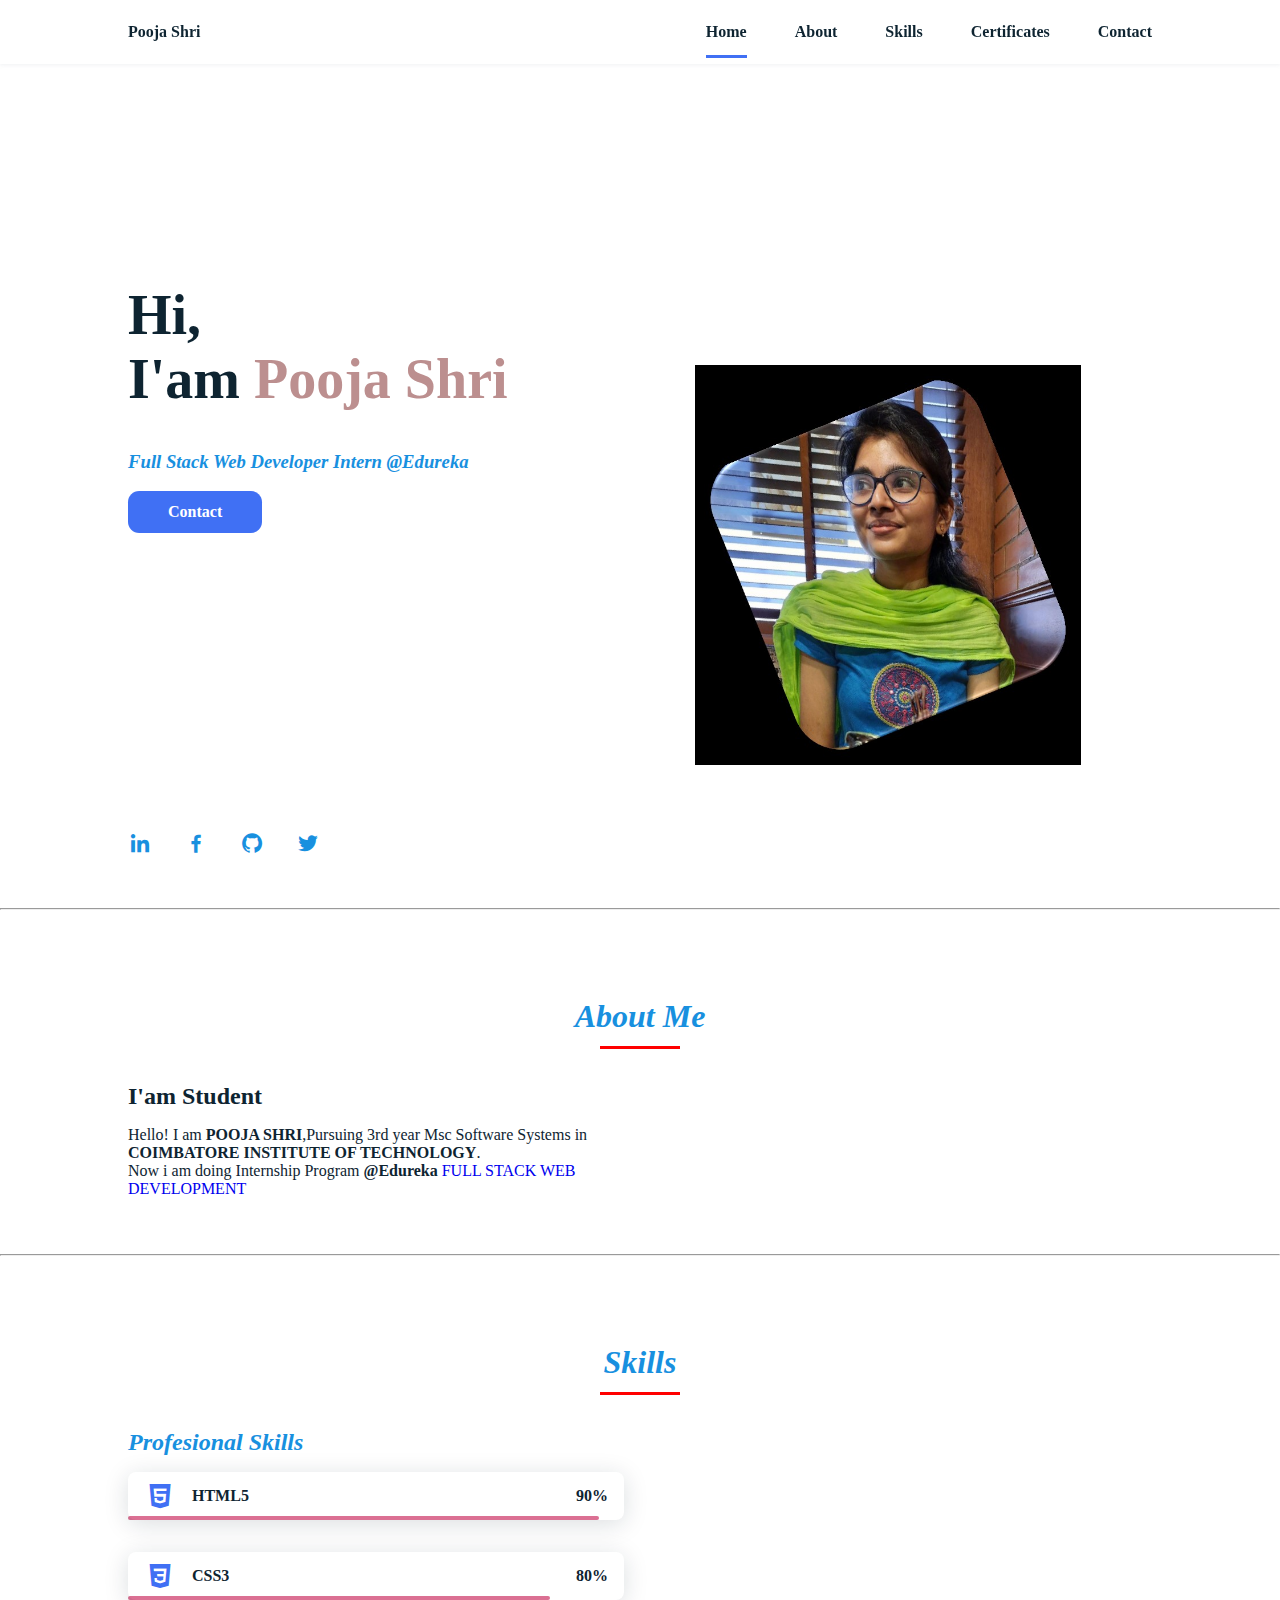
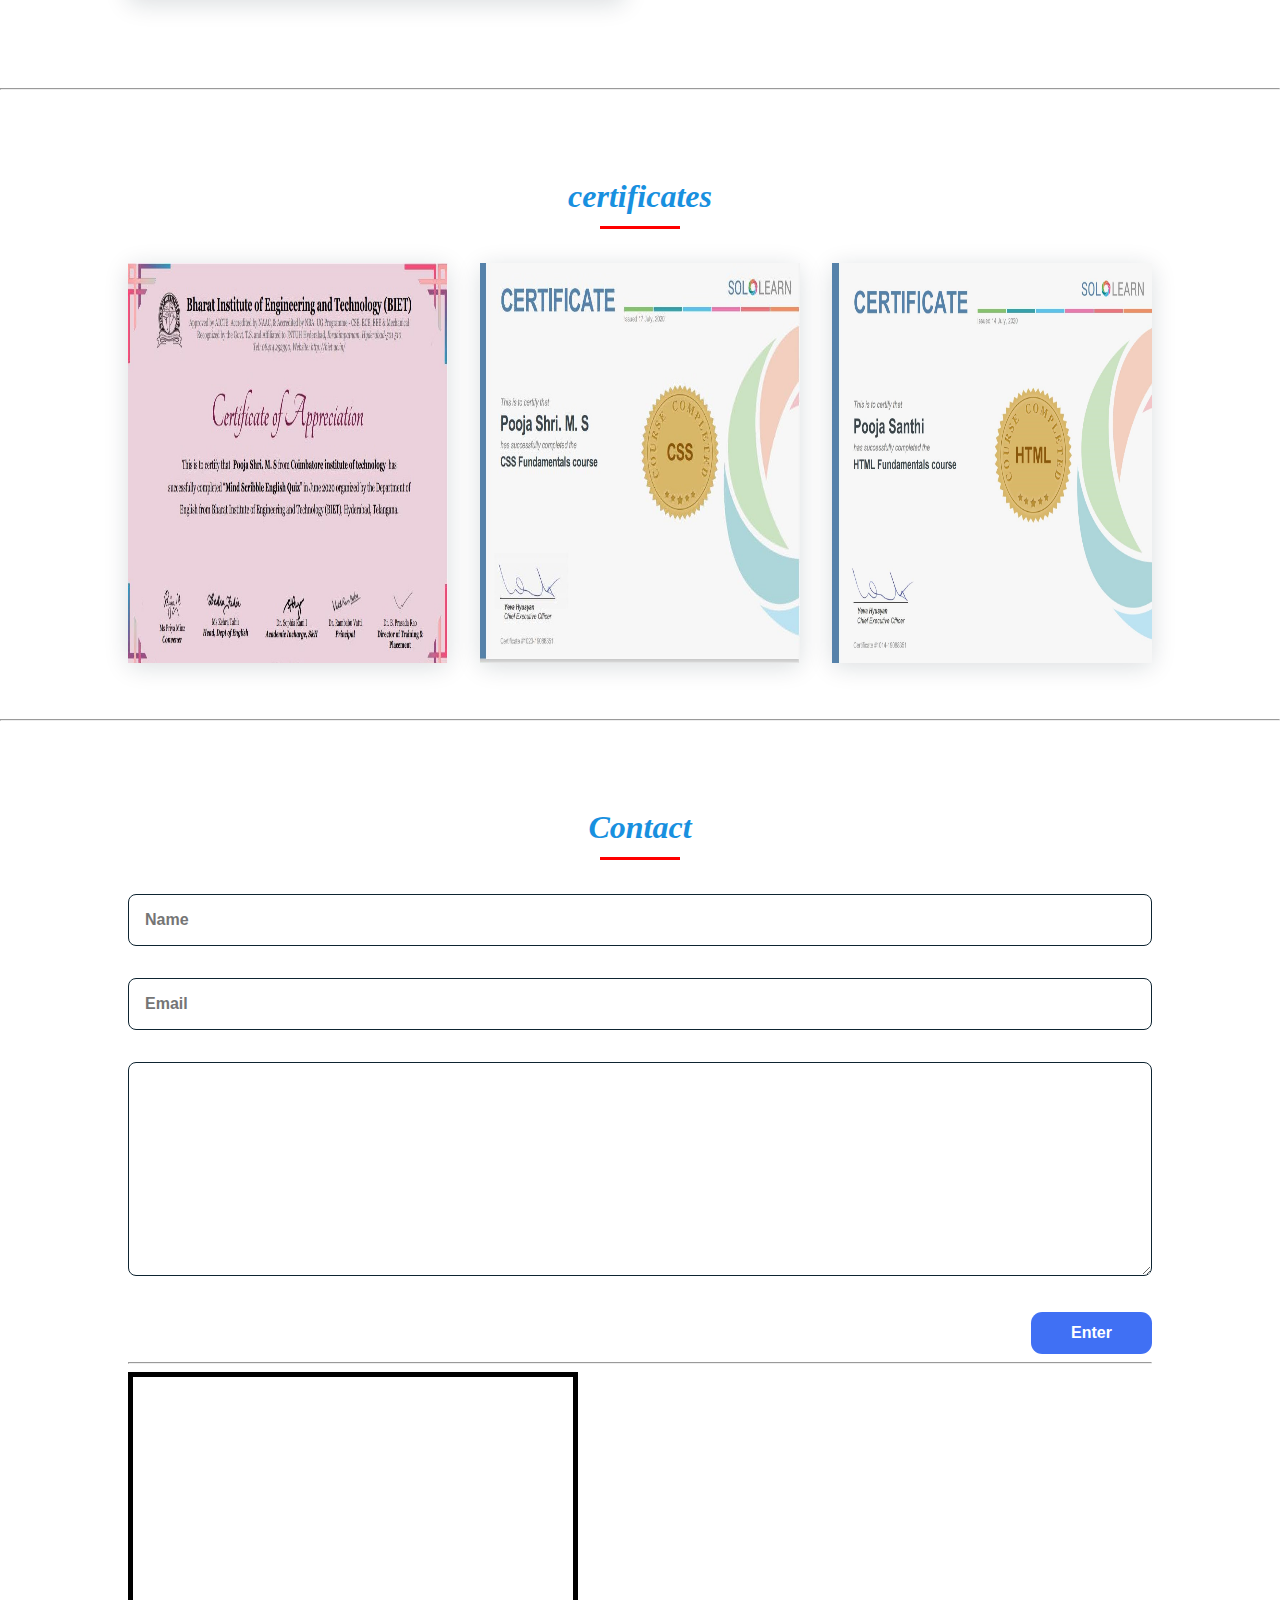
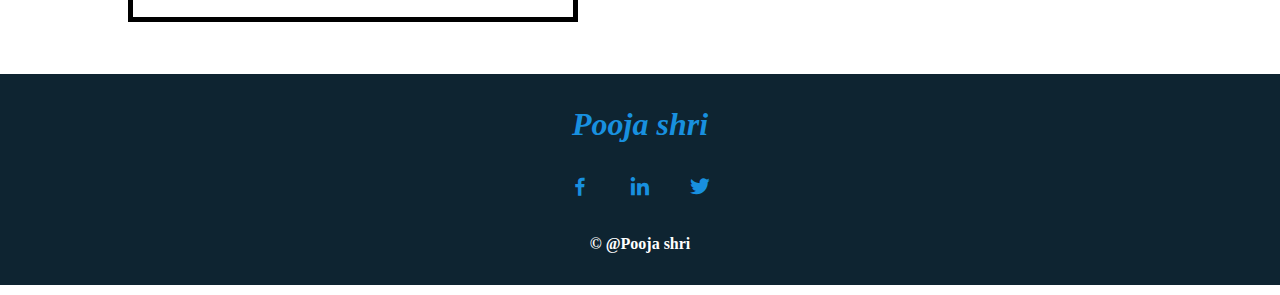
==== index.html @ 5d63fd59 "profile" ====
<!DOCTYPE html>
<html>
    <head>
        <meta charset="UTF-8">
        <meta name="viewport" content="width=device-width, initial-scale=1.0">
        <link href="first.css" rel="stylesheet" type="text/css"/>
        <link href='https://cdn.jsdelivr.net/npm/boxicons@2.0.5/css/boxicons.min.css' rel='stylesheet'>
        <link href="pooja.jpg" rel="icon"/>
        <title>Portfolio</title>
    </head>
    <body>
        <header class="l-header">
            <nav class="nav bd-grid">
                <div>
                    <a href="#" class="nav__logo">Pooja Shri</a>
                </div>

                <div class="nav__menu" id="nav-menu">
                    <ul class="nav__list">
                        <li class="nav__item"><a href="#home" class="nav__link active">Home</a></li>
                        <li class="nav__item"><a href="#about" class="nav__link">About</a></li>
                        <li class="nav__item"><a href="#skills" class="nav__link">Skills</a></li>
                        <li class="nav__item"><a href="#certificates" class="nav__link">Certificates</a></li>
                        <li class="nav__item"><a href="#contact" class="nav__link">Contact</a></li>
                    </ul>
                </div>
                <div class="nav__toggle" id="nav-toggle">
                    <i class='bx bx-menu'></i>
                </div>
            </nav>
        </header>
        <main class="l-main">
            
            <section class="home bd-grid" id="home">
                <div class="home__data">
                    <h1 class="home__title">Hi,<br>I'am <span class="home__title-color"><b>Pooja Shri</b></span></h1> <h3><i><b>Full Stack Web Developer Intern @Edureka</b></i></h3><br/>
                    <a href="#contact" class="button">Contact</a>
                </div>
                <div class="home__social">
                    <a href="https://www.linkedin.com/in/pooja-shri-m-s-51b959209" class="home__social-icon" target="_blank"><i class='bx bxl-linkedin'></i></a>
                    <a href="https://www.facebook.com/people/Pooja-Shri/100074417543010/" class="home__social-icon" target="_blank"><i class='bx bxl-facebook'></i></a>
                    <a href="https://github.com/Poojashri-12" class="home__social-icon" target="_blank"><i class='bx bxl-github'></i></a>
                    <a href="https://twitter.com/Poojashri2002" class="home__social-icon" target="_blank"><i class='bx bxl-twitter' ></i></a>
                </div>

                <div class="home__img">    
                    <img src="pooja.jpg" alt="Pooja">
                </div>
            </section>
            <hr/>
            <section class="about section " id="about">
                <h2 class="section-title"><i><b>About Me</b></i></h2>

                <div class="about__container bd-grid">
                    
                    <div>
                        <h2 class="about__subtitle">I'am Student </h2>
                        <p class="about__text"></p>      
                        <p>Hello! I am <b>POOJA SHRI</b>,Pursuing 3rd year Msc Software Systems in <b>COIMBATORE INSTITUTE OF TECHNOLOGY</b>.
                        </p>
                        <p>
                             Now i am doing Internship Program <b>@Edureka</b> <a href="https://learning.edureka.co/my-classroom/full-stack-web-development/coursecontent?courseId=1113&fromMasterCourse=0" target="_blank"> FULL STACK WEB DEVELOPMENT </a>     </p>
                    </div>                                   
                </div>
            </section>
            <hr/>
            <section class="skills section" id="skills">
                <h2 class="section-title"><i><b>Skills</b></i></h2>

                <div class="skills__container bd-grid">          
                    <div>
                        <h2 class="skills__subtitle"><i>Profesional Skills</i></h2>
                        
                        <div class="skills__data">
                            <div class="skills__names">
                                <i class='bx bxl-html5 skills__icon'></i>
                                <span class="skills__name">HTML5</span>
                            </div>
                            <div class="skills__bar skills__html">

                            </div>
                            <div>
                                <span class="skills__percentage">90%</span>
                            </div>
                        </div>
                        <div class="skills__data">
                            <div class="skills__names">
                                <i class='bx bxl-css3 skills__icon'></i>
                                <span class="skills__name">CSS3</span>
                            </div>
                            <div class="skills__bar skills__css">
                                
                            </div>
                            <div>
                                <span class="skills__percentage">80%</span>
                            </div>
                        </div>
                    </div>
                </div>
                    
                </div>
            </section>
            <hr/>
            <section class="certificates section" id="certificates">
                <h2 class="section-title"><i><b>certificates</b></i></h2>

                <div class="certificates__container bd-grid">
                    <div class="certificates__img">
                        <img src="images/certificate1.jpg" alt="1">
                    </div>
                    <div class="certificates__img">
                        <img src="images/certificate2.jpg" alt="2">
                    </div>
                    <div class="certificates__img">
                        <img src="images/certificate3.jpg" alt="3">
                    </div>
                </div>
            </section>
            <hr/>
            <section class="contact section" id="contact">
                <h2 class="section-title"><i><b>Contact</b></i></h2>

                <div class="contact__container bd-grid">
                    <form action="" class="contact__form">
                        <input type="text" placeholder="Name" class="contact__input">
                        <input type="mail" placeholder="Email" class="contact__input">
                        <textarea name="" id="" cols="0" rows="10" class="contact__input"></textarea>
                        <input type="button" value="Enter" class="contact__button button">
                        <hr/>
                    <iframe src="https://www.google.com/maps/embed?pb=!1m14!1m12!1m3!1d15663.471791287528!2d76.99885565000001!3d11.04852595!2m3!1f0!2f0!3f0!3m2!1i1024!2i768!4f13.1!5e0!3m2!1sen!2sin!4v1637500864440!5m2!1sen!2sin" width="450" height="250" style="border:5PX solid black;" allowfullscreen="" loading="lazy"></iframe>
                </form>
                </div>
            </section>
        </main>
        <footer class="footer">
            <p class="footer__title"><i><b>Pooja shri</b></i></p>
            <div class="footer__social">
                <a href="#" class="footer__icon"><i class='bx bxl-facebook' ></i></a>
                <a href="#" class="footer__icon"><i class='bx bxl-linkedin' ></i></a>
                <a href="#" class="footer__icon"><i class='bx bxl-twitter' ></i></a>
            </div>
            <p>&copy; @Pooja shri</p>
        </footer>

    </body>
</html>
---- first.css ----
:root{
    --header-height: 3rem;
    --font-semi: 600;
  }
  
  
  :root{
    --first-color: #4070F4;
    --second-color: #0E2431;
  }
  
  :root{
    --body-font: 'Poppins', times new Roman;
    --big-font-size: 2rem;
    --h2-font-size: 1.25rem;
    --normal-font-size: 0.938rem;
  }
  @media screen and (min-width: 768px){
    :root{
      --big-font-size: 3.5rem;
      --h2-font-size: 2rem;
      --normal-font-size: 1rem;
    }
  }
  
  :root{
    --mb-1: 0.5rem;
    --mb-2: 1rem;
    --mb-3: 1.5rem;
    --mb-4: 2rem;
    --mb-5: 2.5rem;
    --mb-6: 3rem;
  }
  
  /*===== z index =====*/
  :root{
    --z-back: -10;
    --z-normal: 1;
    --z-tooltip: 10;
    --z-fixed: 100;
  }
  
  /*===== BASE =====*/
  *,::before,::after{
    box-sizing: border-box;
  }
html{
  scroll-behavior: smooth;
}
body{
  margin: var(--header-height) 0 0 0;
  font-family: var(--body-font);
  font-size: var(--normal-font-size);
  color: var(--second-color);
}
i{
  
  color: rgb(24, 144, 223);
}
h1,h2,p,h3{
  margin: 0;
}
ul{
  margin: 0;
  padding: 0;
  list-style:none;
}
a{
  text-decoration:none;
}
img{
  max-width: 100%;
  height: 400px;
  display: block;
}

/*===== CLASS CSS ===== */
.section-title{
  position: relative;
  font-size: var(--h2-font-size);
  color:magenta;
  margin-top: var(--mb-2);
  margin-bottom: var(--mb-4);
  text-align: center;
}
.section-title::after{
  position: absolute;
  content: "";
  width: 64px;
  height: 0.18rem;
  left: 0;
  right: 0;
  margin: auto;
  top: 2rem;
  background-color:red;
}
.section{
  padding-top: 3rem;
  padding-bottom: 2rem;
}

/*===== LAYOUT =====*/
.bd-grid{
  max-width: 1024px;
  display: grid;
  grid-template-columns: 100%;
  grid-column-gap: 2rem;
  width: calc(100% - 2rem);
  margin-left: var(--mb-2);
  margin-right: var(--mb-2);
}
.l-header{
  width: 100%;
  position: fixed;
  top: 0;
  left: 0;
  z-index: var(--z-fixed);
  background-color: #fff;
  box-shadow: 0 1px 4px rgba(146,161,176,.15);
}

/*===== NAV =====*/
.nav{
  height: var(--header-height);
  display: flex;
  justify-content: space-between;
  align-items: center;
  font-weight: var(--font-semi);
}
@media screen and (max-width: 768px){
  .nav__menu{
    position: fixed;
    top: var(--header-height);
    right: -100%;
    width: 80%;
    height: 100%;
    padding: 2rem;
    background-color:peachpuff;
    transition: .5s;
  }
}
.nav__item{
  margin-bottom: var(--mb-4);
}
.nav__link{
  position: relative;
  color: rgb(255, 255, 255);
}
.nav__link:hover{
  position: relative;
}
.nav__link:hover::after{
  position: absolute;
  content: "";
  width: 100%;
  height: 0.18rem;
  left: 0;
  top: 2rem;
  background-color: var(--first-color);
}
.nav__logo{
  color: var(--second-color);
}
.nav__toggle{
  color: var(--second-color);
  font-size: 1.5rem;
  cursor: pointer;
}

/*Active menu*/
.active::after{
  position: absolute;
  content: "";
  width: 100%;
  height: 0.18rem;
  left: 0;
  top: 2rem;
  background-color: var(--first-color);
}

/*=== Show menu ===*/
.show{
  right: 0;
}

/*===== HOME =====*/
.home{
  height: calc(100vh - 3rem);
  row-gap: 1rem;
}
.home__data{
  align-self: center;
}
.home__title{
  font-size: var(--big-font-size);
  margin-bottom: var(--mb-5);
}
.home__title-color{
  color: rosybrown;
}
.home__social{
  display: flex;
  flex-direction: column;
}
.home__social-icon{
  width: max-content;
  margin-bottom: var(--mb-2);
  font-size: 1.5rem;
  color: blue;
}
.home__social-icon:hover{
  color:blue;
}
.home__img{
  position:absolute;
  right: 0;
  bottom: 0;
  width: 295px;
}
.button{
    display: inline-block;
    background-color: var(--first-color);
    color: #fff;
    padding: .75rem 2.5rem;
    font-weight: var(--font-semi);
    border-radius: .7rem;
   
  }
  .button:hover{
    box-shadow: 0 10px 36px rgba(0,0,0,.15);
  }
/* ===== ABOUT =====*/
.about__container{
  row-gap: 2rem;
  text-align: center;
}
.about__subtitle{
  margin-bottom: var(--mb-2);
}

/* ===== SKILLS =====*/
.skills__container{
  row-gap: 2rem;
  text-align: center;
}
.skills__subtitle{
  margin-bottom: var(--mb-2);
}
.skills__text{
  margin-bottom: var(--mb-4);
}
.skills__data{
  display: flex;
  justify-content: space-between;
  align-items: center;
  position: relative;
  font-weight: var(--font-semi);
  padding: .5rem 1rem;
  margin-bottom: var(--mb-4);
  border-radius: .5rem;
  box-shadow: 0 4px 25px rgba(14,36,49,.15);
}
.skills__icon{
  font-size: 2rem;
  margin-right: var(--mb-2);
  color: var(--first-color);
}
.skills__names{
  display: flex;
  align-items: center;
}
.skills__bar{
  position: absolute;
  left: 0;
  bottom: 0;
  background-color:palevioletred;
  height: .25rem;
  border-radius: .5rem;
  z-index: var(--z-back);
}
.skills__html{
  width: 95%;
}
.skills__css{
  width: 85%;
}

/* ===== CERTIFICATES =====*/
.certificates__container{
  row-gap: 2rem;

}
.certificates__img{
  box-shadow: 0 4px 25px rgba(14,36,49,.15);
  border-radius: .5rem;
  float: left;
 
}
.certificates__img img{
  transition: 1s;
  cursor: pointer;
}
.certificates__img img:hover{
  transform: scale(1.1);
}

/* ===== CONTACT =====*/
.contact__input{
  width: 100%;
  font-size: var(--normal-font-size);
  font-weight: var(--font-semi);
  padding: 1rem;
  border-radius: .5rem;
  border: 1.5px solid var(--second-color);
  outline: none;
  margin-bottom: var(--mb-4);
}
.contact__button{
  display: block;
  border: none;
  outline: none;
  font-size: var(--normal-font-size);
  cursor: pointer;
  margin-left: auto;
}
.color{
    color:purple;
}
/* ===== FOOTER =====*/
.footer{
  background-color: var(--second-color);
  color: #fff;
  text-align: center;
  font-weight: var(--font-semi);
  padding: 2rem 0;
}
.footer__title{
  font-size: 2rem;
  margin-bottom: var(--mb-4);
}
.footer__social{
  margin-bottom: var(--mb-4);
}
.footer__icon{
  font-size: 1.5rem;
  color: #fff;
  margin: 0 var(--mb-2)
}

/* ===== MEDIA QUERIES=====*/
@media screen and (min-width: 768px){
  body{
    margin: 0;
  }
  .section{
    padding-top: 4rem;
    padding-bottom: 3rem;
  }
  .section-title{
    margin-bottom: var(--mb-6);
  }
  .section-title::after{
    width: 80px;
    top: 3rem;
  }

  .nav{
    height: calc(var(--header-height) + 1rem);
  }
  .nav__list{
    display: flex;
    padding-top: 0;
  }
  .nav__item{
    margin-left: var(--mb-6);
    margin-bottom: 0;
  }
  .nav__toggle{
    display: none;
  }
  .nav__link{
    color: var(--second-color);
  }

  .home{
    height: 100vh;
  }
  .home__data{
    align-self: flex-end;
  }
  .home__social{
    padding-top: 0;
    padding-bottom: 2.5rem;
    flex-direction: row;
    align-self: flex-end;
  }
  .home__social-icon{
    margin-bottom: 0;
    margin-right: var(--mb-4);
  }
  .home__img{
    width: 457px;
    bottom: 15%;
  }

  .about__container, .skills__container{
    grid-template-columns: repeat(2,1fr);
    align-items: center;
    text-align: initial;
  }

  .certificates__container{
    grid-template-columns: repeat(3, 1fr);

    column-gap: 2rem;
  }
  .contact__form{
    width:100%;
  }
  .contact__container{
    justify-items: center;
  }
}

@media screen and (min-width: 1024px) {
  .bd-grid {
    margin-left: auto;
    margin-right: auto;
  }
  .home__img {
    right: 10%;
  }
}
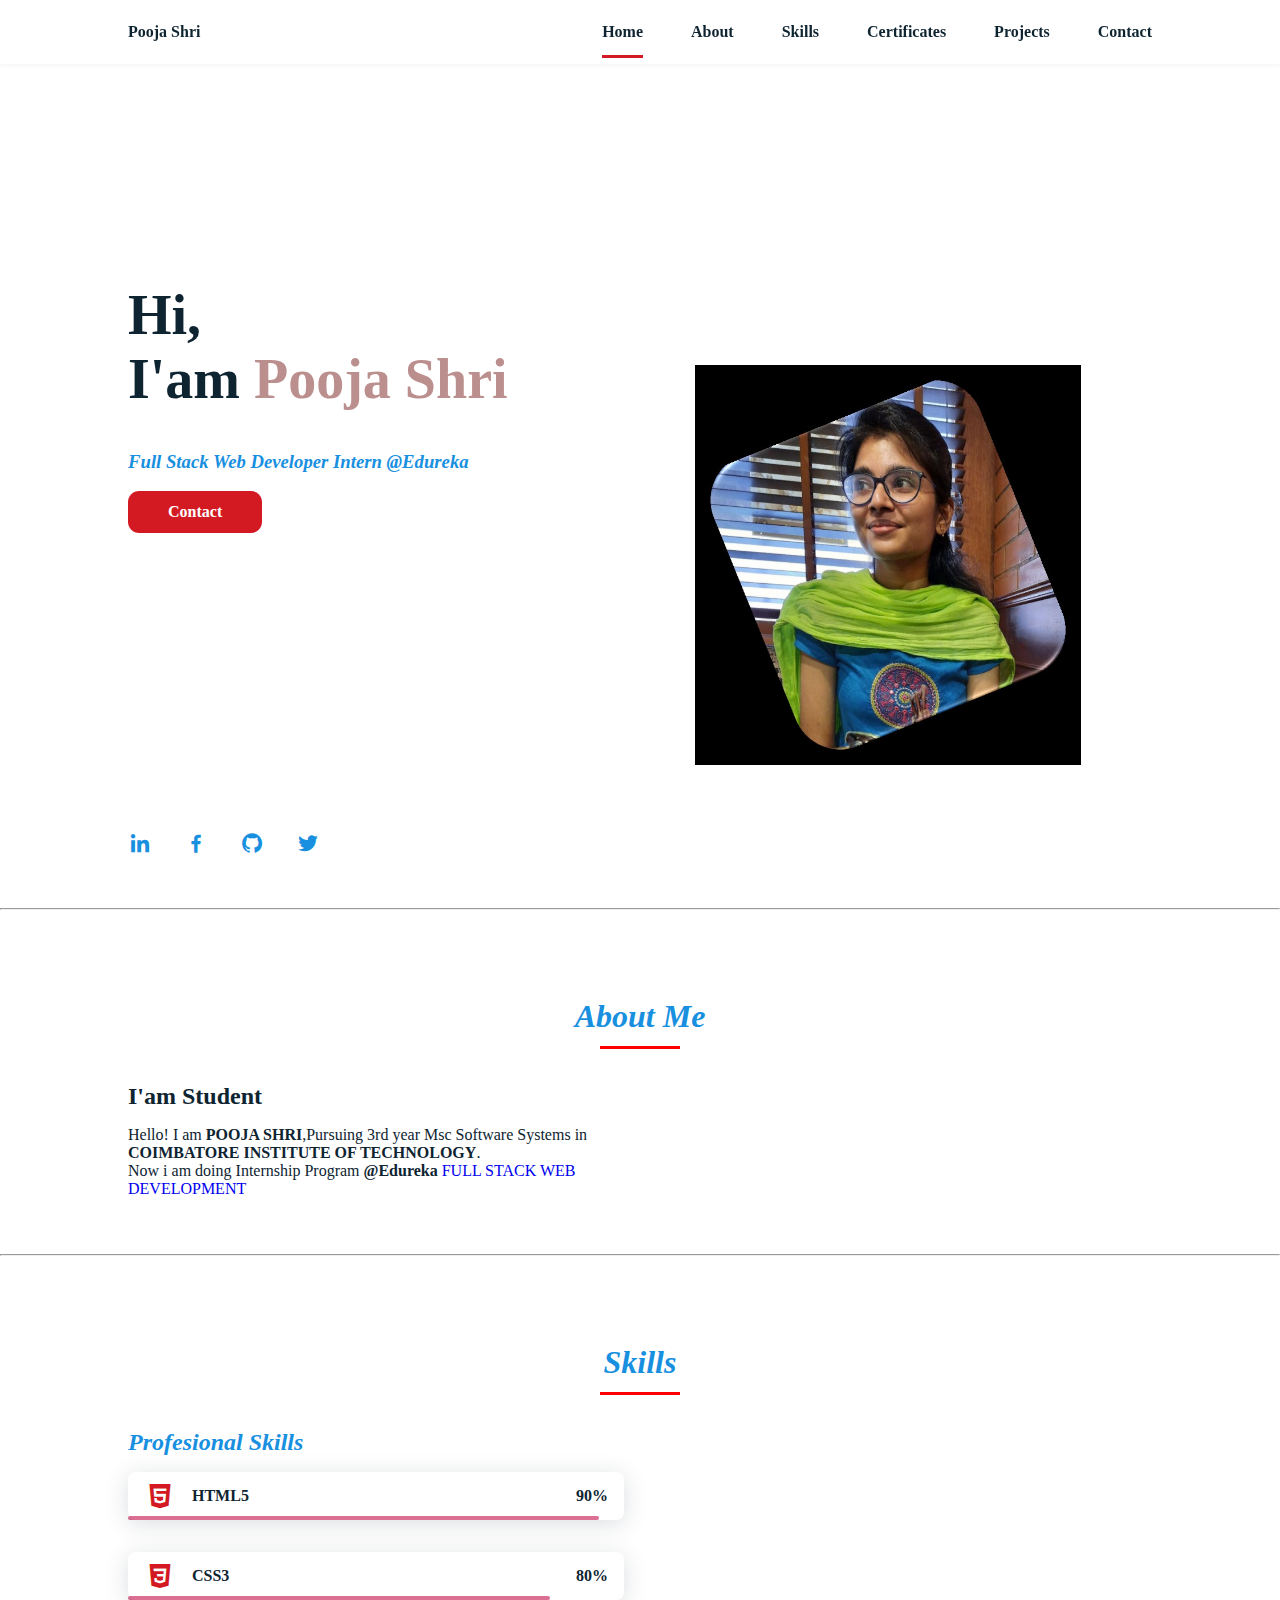
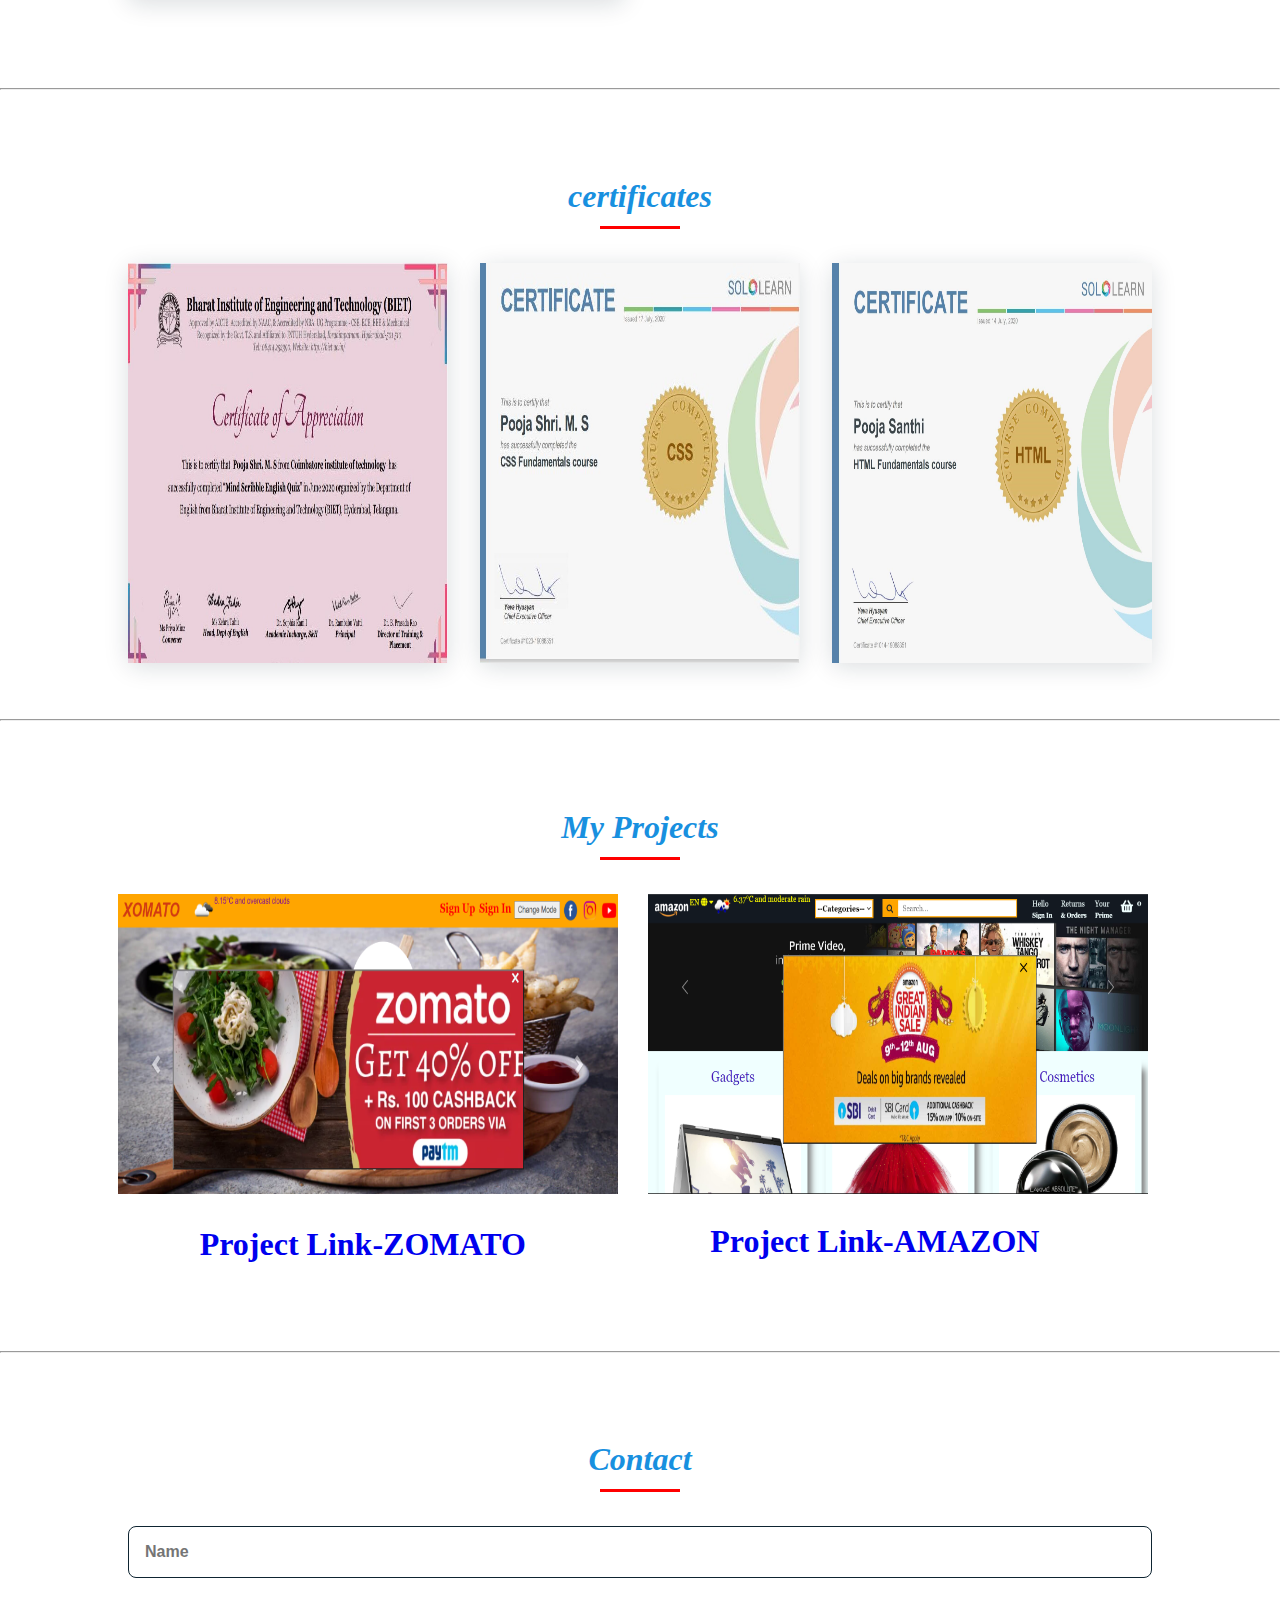
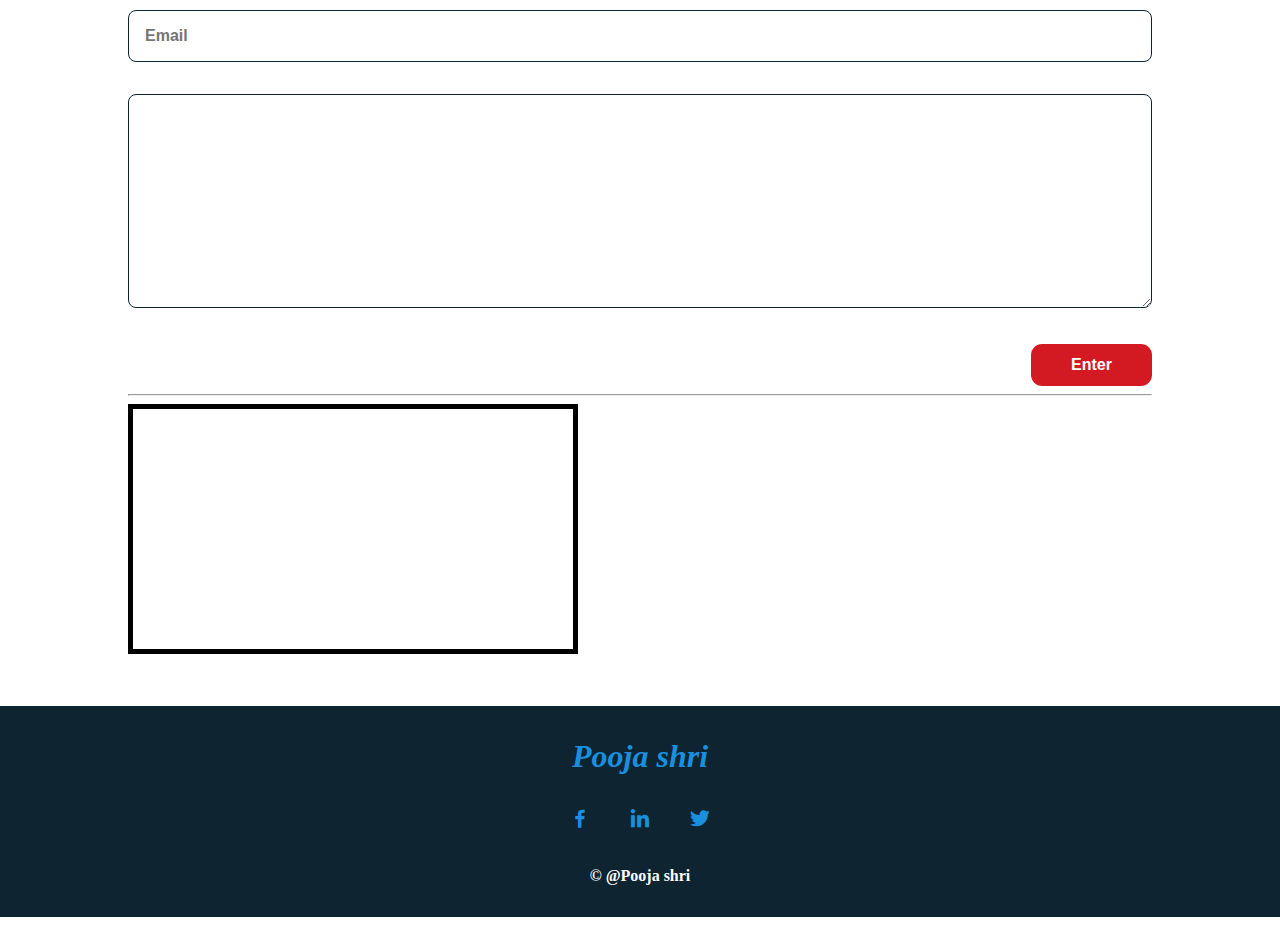
==== commit 1a4ba312: "profile" ====
--- a/index.html
+++ b/index.html
@@ -5,7 +5,7 @@
         <meta name="viewport" content="width=device-width, initial-scale=1.0">
         <link href="first.css" rel="stylesheet" type="text/css"/>
         <link href='https://cdn.jsdelivr.net/npm/boxicons@2.0.5/css/boxicons.min.css' rel='stylesheet'>
-        <link href="pooja.jpg" rel="icon"/>
+       <link href="pooja.jpg" rel="icon"/>
         <title>Portfolio</title>
     </head>
     <body>
@@ -21,6 +21,7 @@
                         <li class="nav__item"><a href="#about" class="nav__link">About</a></li>
                         <li class="nav__item"><a href="#skills" class="nav__link">Skills</a></li>
                         <li class="nav__item"><a href="#certificates" class="nav__link">Certificates</a></li>
+                        <li class="nav__item"><a href="#projects" class="nav__link">Projects</a></li>
                         <li class="nav__item"><a href="#contact" class="nav__link">Contact</a></li>
                     </ul>
                 </div>
@@ -73,7 +74,8 @@
                         
                         <div class="skills__data">
                             <div class="skills__names">
-                                <i class='bx bxl-html5 skills__icon'></i>
+                               
+                               <i class='bx bxl-html5 skills__icon'></i>
                                 <span class="skills__name">HTML5</span>
                             </div>
                             <div class="skills__bar skills__html">
@@ -95,6 +97,7 @@
                                 <span class="skills__percentage">80%</span>
                             </div>
                         </div>
+                        
                     </div>
                 </div>
                     
@@ -114,6 +117,24 @@
                     <div class="certificates__img">
                         <img src="images/certificate3.jpg" alt="3">
                     </div>
+                </div>
+            </section>
+            <hr/>
+            <section class="task section" id="projects">
+                <h2 class="section-title"><i><b>My Projects</b></i></h2>
+
+                <div class="task__container bd-grid">
+                    <div class="task__img">
+                        <img src="images/zomato.png" alt="1" style="width:500px;height:300px;float:left;margin-left:-1%;">
+                    
+                        <img src="images/amazon.png" alt="2" style="width:500px;height:300px;float:left;margin-left:3%;">
+                        
+                    </div>
+                    <a href="https://poojashri-12.github.io/edureka/" target="_blank" style="margin-left:7%"><h1><b>Project Link-ZOMATO</b></h1></a>
+                    
+                    <a href="https://poojashri-12.github.io/Amazon-clone/" target="_blank" style="text-align:right;margin-top:-7%;margin-right:11%"><h1><b>Project Link-AMAZON</b></h1></a>
+                   
+                    
                 </div>
             </section>
             <hr/>
--- a/first.css
+++ b/first.css
@@ -7,7 +7,7 @@
   
   
   :root{
-    --first-color: #4070F4;
+    --first-color: #d31922;
     --second-color: #0E2431;
   }
   
@@ -305,6 +305,24 @@
 .certificates__img img:hover{
   transform: scale(1.1);
 }
+/* ===== PROJECTS =====*/
+.task__container{
+  row-gap: 2rem;
+
+}
+.task__img{
+ 
+  border-radius: .5rem;
+  float: left;
+ 
+}
+.task__img img{
+  transition: 1s;
+  cursor: pointer;
+}
+.task__img img:hover{
+  transform: scale(1.1);
+}
 
 /* ===== CONTACT =====*/
 .contact__input{
